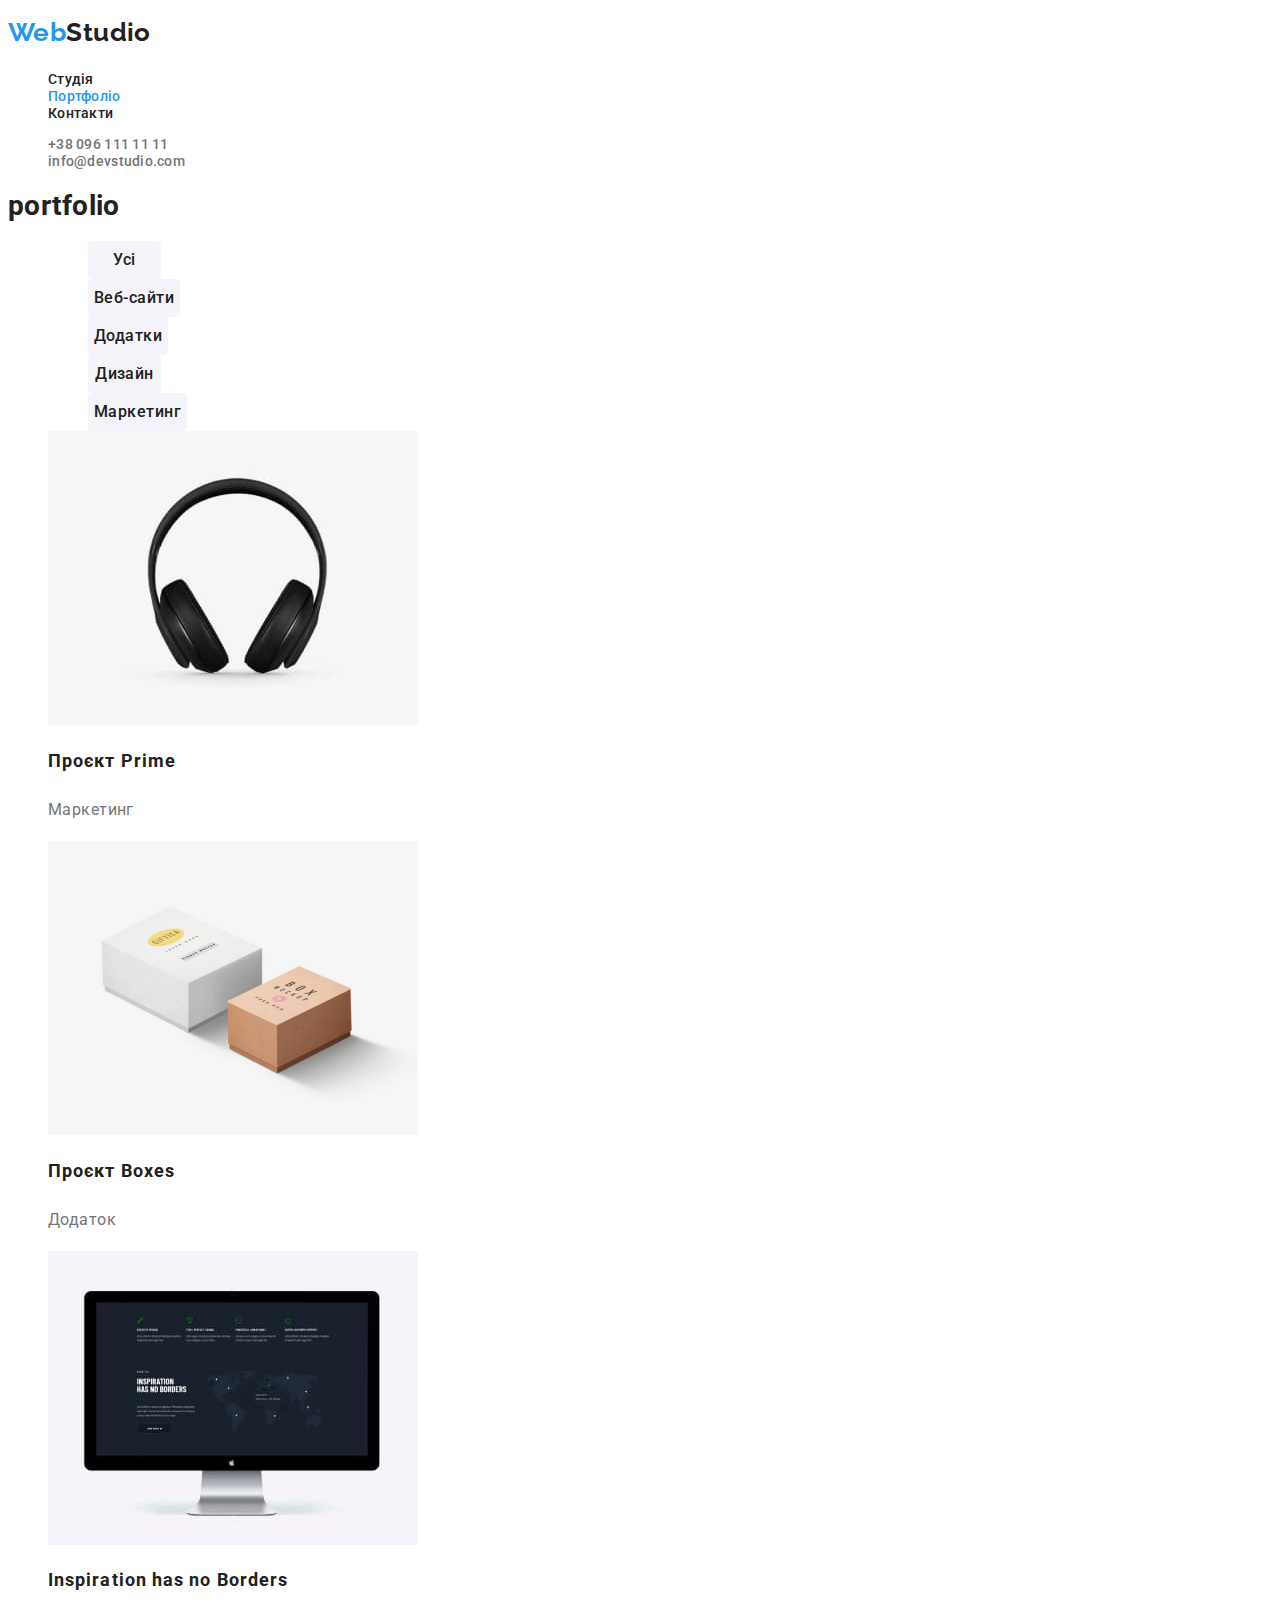
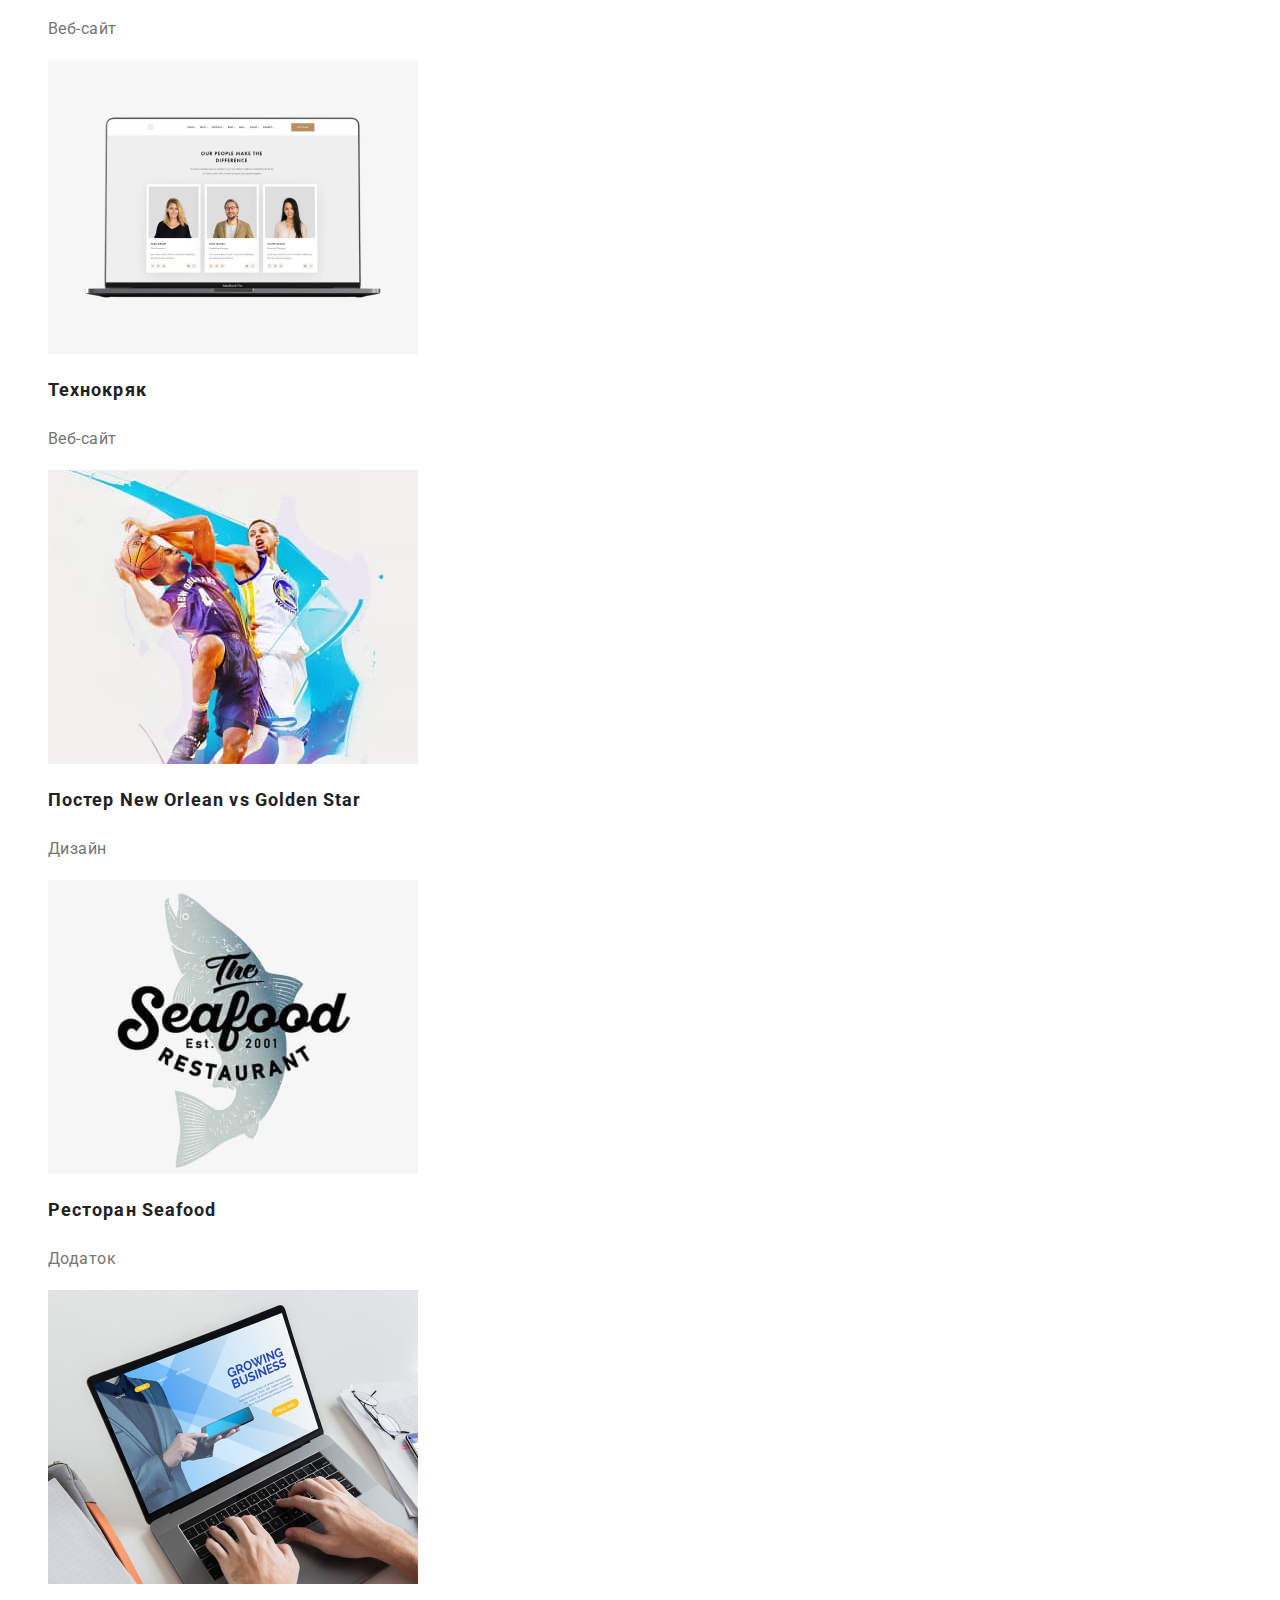
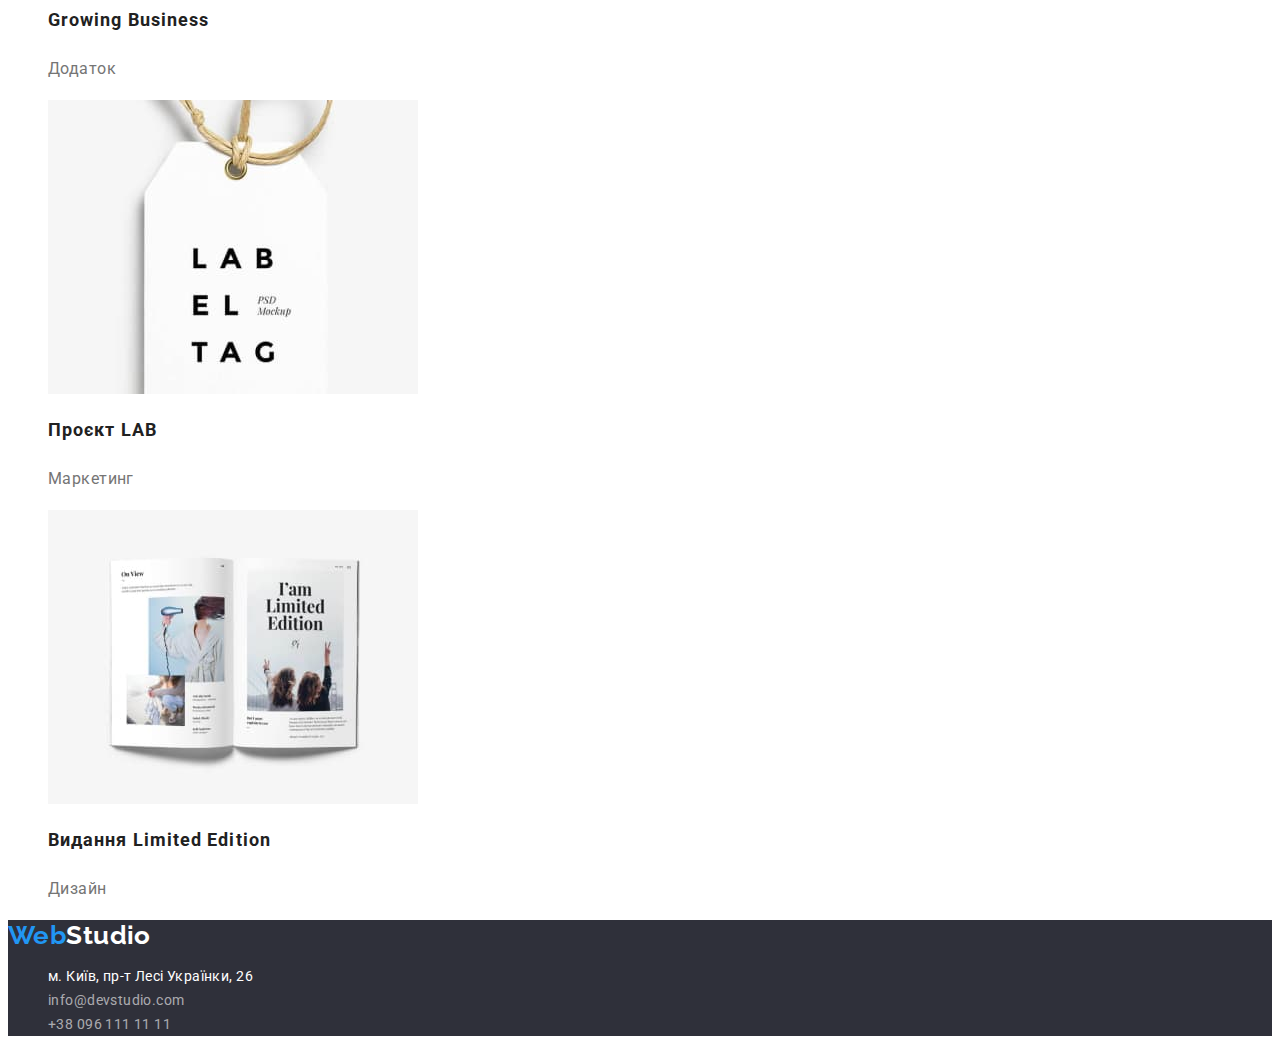
==== portfolio.html @ c96b4e4b "Initial commit" ====
<!DOCTYPE html>
<html lang="en">
  <head>
    <meta charset="UTF-8" />
    <meta http-equiv="X-UA-Compatible" content="IE=edge" />
    <link rel="preconnect" href="https://fonts.googleapis.com">
    <link rel="preconnect" href="https://fonts.gstatic.com" crossorigin>
    <link href="https://fonts.googleapis.com/css2?family=Raleway:wght@700&family=Roboto:wght@400;500;700;900&display=swap" rel="stylesheet">
    <link rel="stylesheet" href="styles/style.css">
    <title>Document</title>
  </head>
  <body>
    <header>
      <div class="header-top">
          <a class="header-logo" href="./index.html"><span class="blue-txt">Web</span>Studio</a>
          <nav>
              <ul class="header-menu">
                  <li><a class="header-link" href="./index.html">Студія</a></li>
                  <li><a class="header-link current" href="./portfolio.html">Портфоліо</a></li>
                  <li><a class="header-link" href="">Контакти</a></li>
              </ul>
          </nav>
          <ul class="header-contact-info">
              <li><a class="contact-link" href="tel:+380961111111">+38 096 111 11 11</a></li>
              <li><a class="contact-link" href="mailto:info@devstudio.com">info@devstudio.com</a></li>
          </ul>
      </div>
  </header>

    <main>
      <h1 class="portfolio-title">portfolio</h1>
        
      <section class="goods">
        <ul class="goods-list">

          <ul class="button-panel">
            <li class="btn-item"><button class="btn" type="button">Усі</button></li>
            <li class="btn-item"><button class="btn" type="button">Веб-сайти</button></li>
            <li class="btn-item"><button class="btn" type="button">Додатки</button></li>
            <li class="btn-item"><button class="btn" type="button">Дизайн</button></li>
            <li class="btn-item"><button class="btn" type="button">Маркетинг</button></li>
          </ul>

          <li class="goods-list-item">
            <img src="img/imgheadphones.jpg" alt="Маркетинг" class="goods-picture" />

            
              <h2 class="good-title">Проєкт Prime</h2>
              <p class="good-text">Маркетинг</p>
            
          </li>

          <li class="goods-list-item">
            <img src="img/imgboxes.jpg" alt="Додаток" class="goods-picture" />

              <h2 class="good-title">Проєкт Boxes</h2>
              <p class="good-text">Додаток</p>
          </li>

          <li class="goods-list-item">
            <img src="img/imginsp.jpg" alt="Веб-сай" class="goods-picture" />

              <h2 class="good-title">Inspiration has no Borders</h2>
              <p class="good-text">Веб-сайт</p>
          </li>

          <li class="goods-list-item">
            <img src="img/imgtec-crya.jpg" alt="Технокряк" class="goods-picture" />

             <h2 class="good-title">Технокряк</h2>
              <p class="good-text">Веб-сайт</p>
          </li>

          <li class="goods-list-item">
            <img src="img/imgposter.jpg" alt="Постер" class="goods-picture" />

              <h2 class="good-title">Постер New Orlean vs Golden Star</h2>
              <p class="good-text">Дизайн</p>
          </li>

          <li class="goods-list-item">
            <img src="img/imgsea.jpg" alt="Ресторан" class="goods-picture" />

              <h2 class="good-title">Ресторан Seafood</h2>
              <p class="good-text">Додаток</p>
          </li>

          <li class="goods-list-item">
            <img src="img/imgbuisnes.jpg" alt="Додаток" class="goods-picture" />

              <h2 class="good-title">Growing Business</h2>
              <p class="good-text">Додаток</p>
          </li>

          <li class="goods-list-item">
            <img src="img/imglab.jpg" alt="Маркетинг" class="goods-picture" />

              <h2 class="good-title">Проєкт LAB</h2>
              <p class="good-text">Маркетинг</p>
          </li>

          <li class="goods-list-item">
            <img src="img/imgle.jpg" alt="" class="goods-picture" />

              <h2 class="good-title">Видання Limited Edition</h2>
              <p class="good-text">Дизайн</p>
          </li>

        </ul>
      </section>
    </main>

    <footer>
        <a class="footer-logo" href="./index.html"><span class="blue-txt">Web</span>Studio</a>
        <address>
            <ul class="contacts">
                <li><a href="https://goo.gl/maps/MCXRP4PtPJVevDJ69" rel="n" class="adress-item">м. Київ, пр-т Лесі Українки, 26</a></li>                
                <li><a class="contact-item" href="mailto:info@devstudio.com">info@devstudio.com</a></li>
                <li><a class="contact-item" href="tel:+380961111111">+38 096 111 11 11</a></li>
            </ul>
        </address>
    </footer>
  </body>
</html>
---- styles/style.css ----
*{ 
    box-sizing: border-box;
} 
@import url('https://fonts.googleapis.com/css2?family=Raleway:wght@300&family=Roboto:wght@300&display=swap'); 
 
:root{
    --hover-color:#2196F3;
    --main-color: #212121;
    --second-font-color: #FFFFFF;
    --contact-color: #757575;
    --herro-bg: #2F303A;
    --our-team-color:#F5F4FA;
    --contact-footer:#FFFFFF99;
}
 
body { 
    font-family: 'Roboto', sans-serif; 
    color: var(--main-color);
    font-size: 14px;
    letter-spacing: 0.03em;
    background-color: var(--second-font-color);
} 
 
.header-top{ 
    width: 1600px; 
} 
 
.header-menu{ 
    list-style: none; 
    text-decoration: none;    
} 
 
.header-menu li{ 
    text-decoration: none; 
} 


 
.header-link{ 
    text-decoration: none; 
    color: var(--main-color);
    font-weight: 500;
    letter-spacing: 0.02em;
    line-height: 1.14;
} 


.header-link:hover{
    color:var(--hover-color);
}


.header-logo{ 
    text-decoration: none;
    font-family: 'Raleway';
    font-weight: 700;
    font-size: 26px;
    line-height: 1.9;
    color: var(--main-color);
} 

 
.header-contact-info{ 
    list-style: none; 
    text-decoration: none; 
    
} 
 
.header-contact-info li{ 
    text-decoration: none; 
} 
 
.contact-link{ 
    text-decoration: none; 
    color: var(--contact-color);
    font-weight: 500;
    line-height: 1.14;
    letter-spacing: 0.02em;
} 


.contact-link:hover{
    color: var(--hover-color);
}
.contact-link:focus{
    color: var(--hover-color);
}
.current{
    color: var(--hover-color);
}
.header-herro{ 
    background-color: var(--herro-bg);  
    width: 1600px; 
    text-align: center;     
} 

.about-desc{  
    position: absolute;
    width: 1px;
    height: 1px;
    margin: -1px;
    border: 0;
    padding: 0;
    white-space: nowrap; 
    clip-path: insert(100%);
    clip: rect (0 0 0 0); 
    overflow: hidden;
}

 
.herro-text{ 
    color:var(--second-font-color); 
    font-size:44px; 
    text-transform: uppercase;
    letter-spacing: 0.06em;
    line-height: 1.36;
    font-weight: 900;
} 
 
.header-button{ 
    background: var(--hover-color); 
    box-shadow: 0px 4px 4px rgba(0, 0, 0, 0.15); 
    border-radius: 4px; 
    width: 216px; 
    height: 50px; 
    color: var(--second-font-color);; 
    border: 0; 
    cursor: pointer;
    font-family: 'Roboto', sans-serif; 
    font-weight: 700;
    font-size: 16px;
    line-height: 1.875;
    letter-spacing: 0.06em;
}

.about-list-main{
    width: 1170px;
    list-style: none;
}

.about-title{
    font-weight: 700;
    font-size: 14px;
    line-height: 1.14;
    text-transform: uppercase;
}

.about-text{
    font-family: 'Roboto',sans-serif;
    font-weight: 400;
    line-height: 1.7;
    color: var(--contact-color);
}


.gonna-do-title{
    font-weight: 700;
    font-size: 36px;
    line-height: 1.16;
    letter-spacing: 0.03em;
}
.gonna-do-photos{
    list-style: none;
    width: 1170px;
}

.team-card{
    width: 270px;
    height: 368px;
    box-shadow: 0px 1px 3px rgba(0, 0, 0, 0.12), 0px 1px 1px rgba(0, 0, 0, 0.14), 0px 2px 1px rgba(0, 0, 0, 0.2);
    border-radius: 0px 0px 4px 4px;
}

.team-cards
{   list-style: none;
    width: 1170px;
    
}

.our-team{
    background-color: var(--our-team-color);

}
.our-team-desc{
    font-weight: 700;
    font-size: 36px;
    line-height: 1.16;
    text-align: center;
}
.team-card img{
    width: 279px;
    height: 260px;
}

.team-name{
    text-align: center;
    font-size: 16px;
    line-height: 1.18;
    font-weight: 500;
}

.position{
    text-align: center;
    color: var(--contact-color);
    font-size: 16px;
    line-height: 1.18;
    color: var(--contact-color);
}

footer{
    background-color: var(--herro-bg);
}

.footer-logo{
    font-family: 'Raleway';
    font-weight: 700;
    font-size: 26px;
    line-height: 1.19;
    color: var(--second-font-color);
    text-decoration: none;
}

.adress-item{
    color: var(--second-font-color);
    font-size: 14px;
    line-height: 1.7;
    text-decoration: none;
    letter-spacing: 0.03em;
    font-style: normal;
}
.footer-curent:hover{
color: var(--hover-color);
}

.footer-curent:focus{
color: var(--hover-color);
}

.contact-item{
    font-size: 14px;
    color: var(--contact-footer);
    text-decoration: none;
    letter-spacing: 0.03em;
    line-height: 1.7;
    font-weight: 400;
    font-style: normal;
}


.contacts{
    list-style-type: none;
}

.button-panel {
    width: 775px;
    list-style: none; 
}

.btn{
    font-family:'Roboto', serif;
    min-width: 73px;
    height: 38px;
    border-radius: 4px;
    font-weight: 500;
    font-size: 16px;
    line-height: 1.6;
    border: 0;
    cursor: pointer;
    background-color: var(--our-team-color);
    letter-spacing: 0.03em;
    color: var(--main-color);
}

.btn:hover{
    background-color: var(--hover-color);
    color: var(--second-font-color);
}

.btn:focus{
    background-color: var(--hover-color);
    color: var(--second-font-color);
}

.goods-list{
    list-style: none;
    width: 1170px;
}
.dedcription{
    list-style: none;
}

.good-title{ 
    font-weight: 700;
    font-size: 18px;
    line-height: 2;
    letter-spacing: 0.06em;
}

.good-text{
    font-size: 16px;
    line-height: 1.875;
    color: var(--contact-color);
}

.goods-picture{
    width: 370px;
    height: 294px;
}

.blue-txt{
    font-weight: 700;
    font-size: 26px;
    line-height: 1.19;
    color: var(--hover-color);
    font-family: 'Raleway';
}
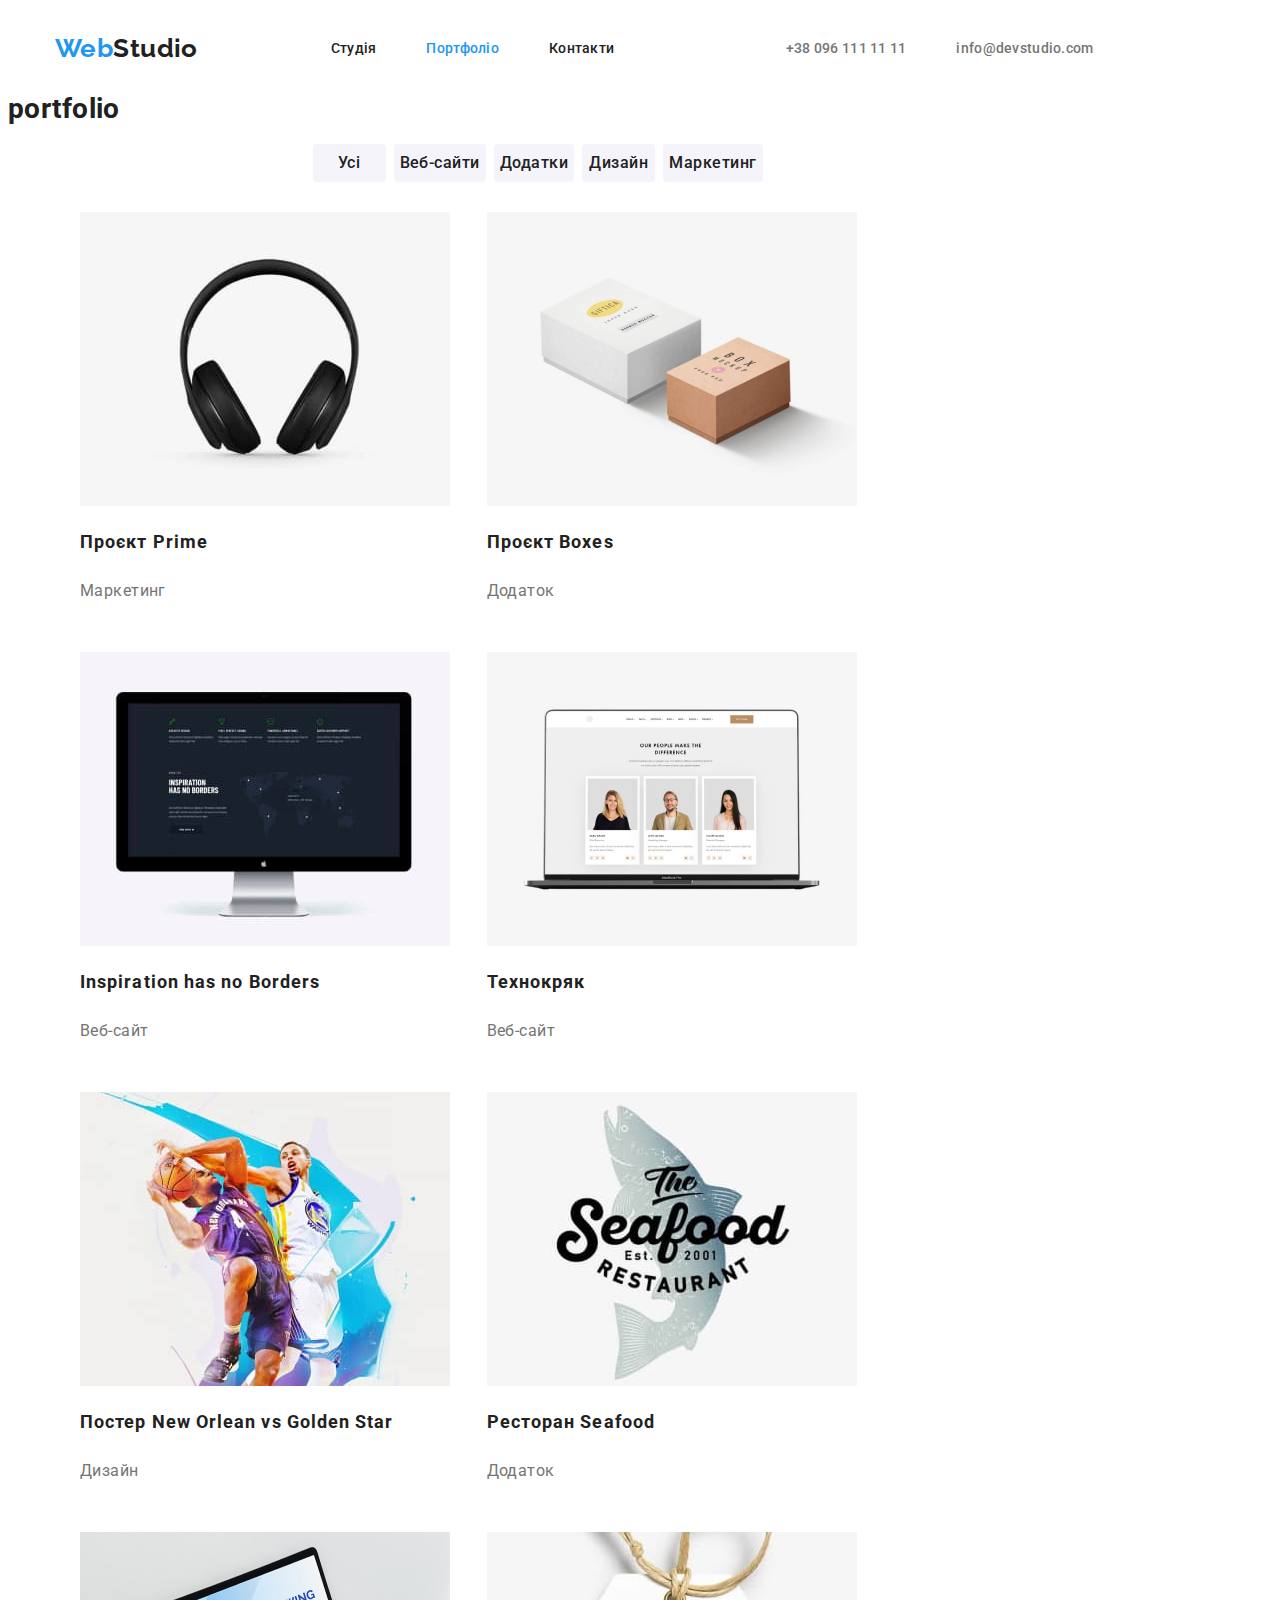
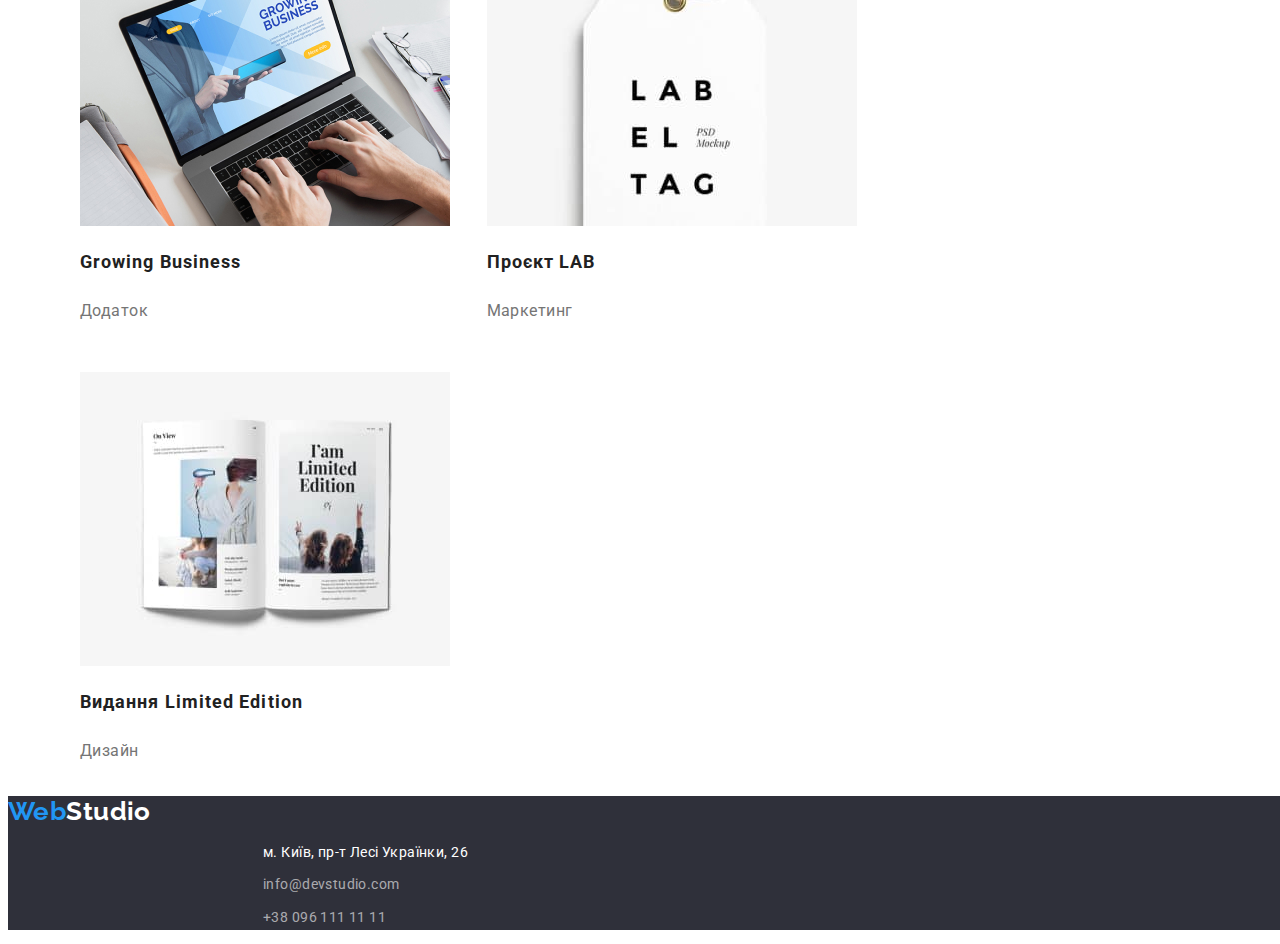
==== commit 64e016b6: "main part done" ====
--- a/portfolio.html
+++ b/portfolio.html
@@ -111,14 +111,16 @@
     </main>
 
     <footer>
-        <a class="footer-logo" href="./index.html"><span class="blue-txt">Web</span>Studio</a>
+      <div class="adress-container"><a class="footer-logo" href="./index.html"><span class="blue-txt">Web</span>Studio</a>
         <address>
             <ul class="contacts">
-                <li><a href="https://goo.gl/maps/MCXRP4PtPJVevDJ69" rel="n" class="adress-item">м. Київ, пр-т Лесі Українки, 26</a></li>                
-                <li><a class="contact-item" href="mailto:info@devstudio.com">info@devstudio.com</a></li>
-                <li><a class="contact-item" href="tel:+380961111111">+38 096 111 11 11</a></li>
+                <li class="contact-item-list logo-i"><a href="https://goo.gl/maps/MCXRP4PtPJVevDJ69" rel="n" class="adress-item">м. Київ, пр-т Лесі Українки, 26</a></li>                
+                <li class="contact-item-list"><a class="contact-item" href="mailto:info@devstudio.com">info@devstudio.com</a></li>
+                <li class="contact-item-list"><a class="contact-item" href="tel:+380961111111">+38 096 111 11 11</a></li>
             </ul>
         </address>
+      </div>
+        
     </footer>
   </body>
 </html>
--- a/styles/style.css
+++ b/styles/style.css
@@ -1,8 +1,10 @@
-*{ 
-    box-sizing: border-box;
-} 
-@import url('https://fonts.googleapis.com/css2?family=Raleway:wght@300&family=Roboto:wght@300&display=swap'); 
- 
+*,
+*::before,
+*::after {
+  box-sizing: border-box;
+}
+
+
 :root{
     --hover-color:#2196F3;
     --main-color: #212121;
@@ -22,19 +24,20 @@
 } 
  
 .header-top{ 
-    width: 1600px; 
+    width: 1170px; 
+    display: flex;
+    margin: 24px auto 13px;
+    align-items: center;
 } 
  
 .header-menu{ 
     list-style: none; 
-    text-decoration: none;    
-} 
- 
-.header-menu li{ 
-    text-decoration: none; 
-} 
-
-
+    display: flex;
+} 
+ 
+.header-menu li:not(:last-child){ 
+    margin-right: 50px;
+} 
  
 .header-link{ 
     text-decoration: none; 
@@ -57,17 +60,21 @@
     font-size: 26px;
     line-height: 1.9;
     color: var(--main-color);
+    margin-right: 93px;
 } 
 
  
 .header-contact-info{ 
     list-style: none; 
     text-decoration: none; 
+    display: flex;
+    margin: auto;
+} 
+ 
+.header-contact-info li:first-child{ 
+    text-decoration: none; 
+    margin-right: 50px;
     
-} 
- 
-.header-contact-info li{ 
-    text-decoration: none; 
 } 
  
 .contact-link{ 
@@ -90,10 +97,22 @@
 }
 .header-herro{ 
     background-color: var(--herro-bg);  
-    width: 1600px; 
-    text-align: center;     
-} 
-
+    width: 1600px;
+    /* height: 600px;  */
+    text-align: center;  
+    margin: 0 auto; 
+    display: flex; 
+    flex-direction: column; 
+    justify-content: center; 
+    align-items: center; 
+    text-align: center;
+    padding: 250px 452px;
+     
+} 
+
+.text-container{
+    width: 696px;
+}
 .about-desc{  
     position: absolute;
     width: 1px;
@@ -121,8 +140,7 @@
     background: var(--hover-color); 
     box-shadow: 0px 4px 4px rgba(0, 0, 0, 0.15); 
     border-radius: 4px; 
-    width: 216px; 
-    height: 50px; 
+    padding: 10px 32px;
     color: var(--second-font-color);; 
     border: 0; 
     cursor: pointer;
@@ -133,9 +151,20 @@
     letter-spacing: 0.06em;
 }
 
+
+
 .about-list-main{
-    width: 1170px;
+    width: 1200px;
     list-style: none;
+    display: flex;
+    margin: 94px auto;
+}
+.about-list{
+    width: 270px;
+}
+
+.about-list:not(:last-child){
+    margin-right: 30px;
 }
 
 .about-title{
@@ -151,6 +180,10 @@
     line-height: 1.7;
     color: var(--contact-color);
 }
+.gonna-do{
+    width: 1200px;
+    margin: 0 auto;
+}
 
 
 .gonna-do-title{
@@ -158,10 +191,16 @@
     font-size: 36px;
     line-height: 1.16;
     letter-spacing: 0.03em;
+    text-align: center;
+    margin-bottom: 50px;
 }
 .gonna-do-photos{
     list-style: none;
-    width: 1170px;
+    display: flex;
+}
+
+.gonna-do-photo:not(:last-child){
+    margin-right: 30px;
 }
 
 .team-card{
@@ -173,12 +212,18 @@
 
 .team-cards
 {   list-style: none;
-    width: 1170px;
-    
+    display: flex;    
+}
+.team-card:not(:last-child){
+    margin-right: 30px;
 }
 
 .our-team{
     background-color: var(--our-team-color);
+    padding: 94px 215px;
+    width: 1600px;
+    margin: 0 auto;
+    
 
 }
 .our-team-desc{
@@ -186,6 +231,7 @@
     font-size: 36px;
     line-height: 1.16;
     text-align: center;
+    margin-bottom: 50px;
 }
 .team-card img{
     width: 279px;
@@ -209,7 +255,10 @@
 
 footer{
     background-color: var(--herro-bg);
-}
+    width: 1600px;
+    margin: 0 auto;
+}
+
 
 .footer-logo{
     font-family: 'Raleway';
@@ -248,12 +297,25 @@
 
 
 .contacts{
+    width: 250px;
     list-style-type: none;
+    margin-left: 215px;
+}
+.logo-i{
+    margin-bottom: 20px;
+}
+.contact-item-list{
+    margin-bottom: 9px;
 }
 
 .button-panel {
     width: 775px;
     list-style: none; 
+    display: flex;
+    margin: 0 auto;
+}
+.btn-item:not(:last-child){
+    margin-right: 8px;
 }
 
 .btn{
@@ -281,9 +343,20 @@
     color: var(--second-font-color);
 }
 
+.goods{
+    max-width: 1200px;
+    margin: 0 auto;
+}
+
 .goods-list{
     list-style: none;
-    width: 1170px;
+    display: flex;
+    flex-wrap: wrap;
+    gap:30px;
+}
+
+.goods-list-item{
+    flex-basis:calc((100% - 30px) / 3);
 }
 .dedcription{
     list-style: none;
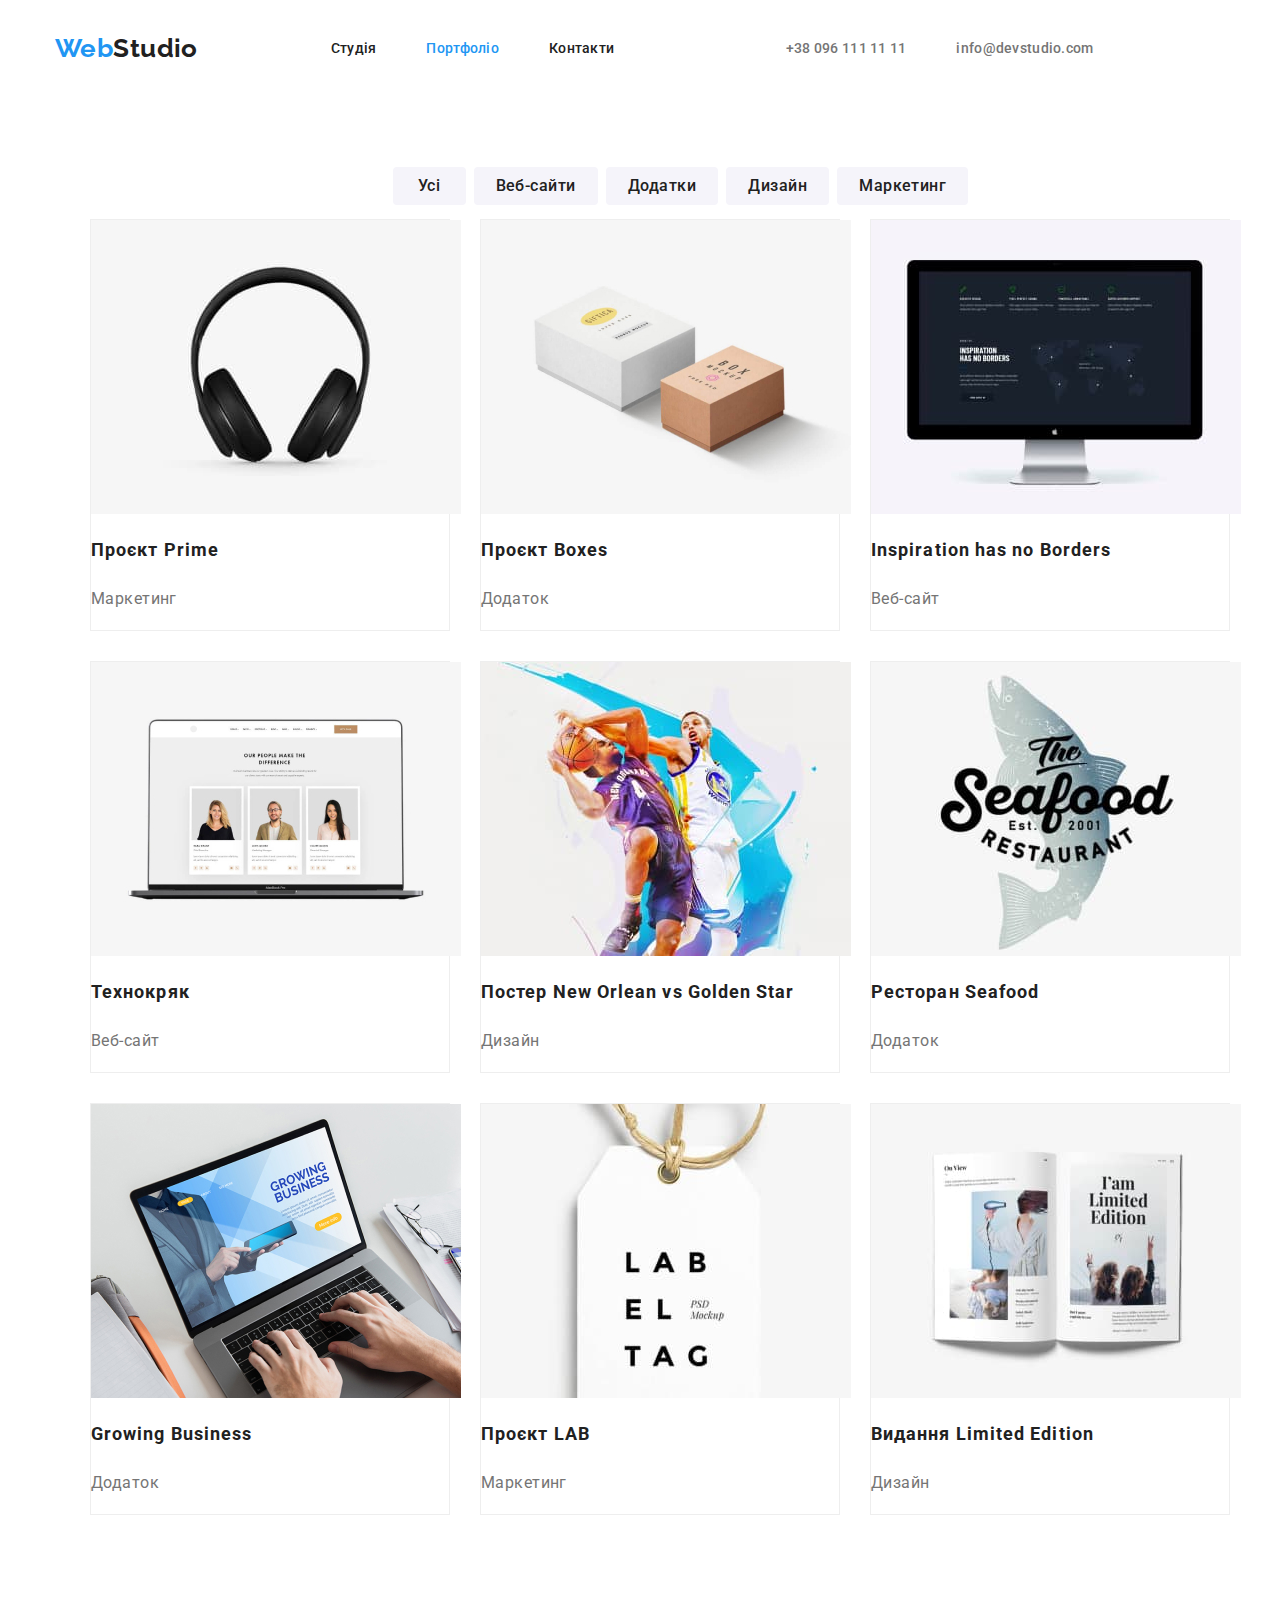
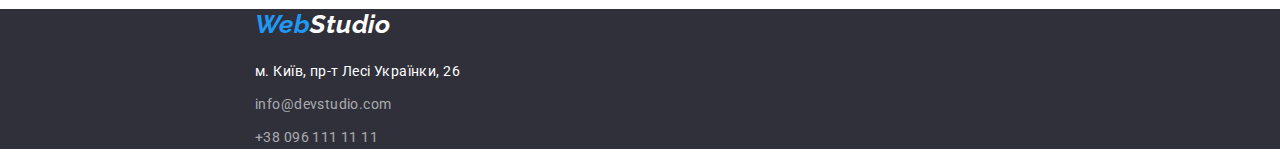
==== commit c4919f7b: "ret" ====
--- a/portfolio.html
+++ b/portfolio.html
@@ -6,6 +6,7 @@
     <link rel="preconnect" href="https://fonts.googleapis.com">
     <link rel="preconnect" href="https://fonts.gstatic.com" crossorigin>
     <link href="https://fonts.googleapis.com/css2?family=Raleway:wght@700&family=Roboto:wght@400;500;700;900&display=swap" rel="stylesheet">
+    <link rel="stylesheet" href="node_modules/modern-normalize/modern-normalize.css">
     <link rel="stylesheet" href="styles/style.css">
     <title>Document</title>
   </head>
@@ -31,7 +32,7 @@
       <h1 class="portfolio-title">portfolio</h1>
         
       <section class="goods">
-        <ul class="goods-list">
+        
 
           <ul class="button-panel">
             <li class="btn-item"><button class="btn" type="button">Усі</button></li>
@@ -40,7 +41,8 @@
             <li class="btn-item"><button class="btn" type="button">Дизайн</button></li>
             <li class="btn-item"><button class="btn" type="button">Маркетинг</button></li>
           </ul>
-
+          
+          <ul class="goods-list">
           <li class="goods-list-item">
             <img src="img/imgheadphones.jpg" alt="Маркетинг" class="goods-picture" />
 
@@ -111,16 +113,14 @@
     </main>
 
     <footer>
-      <div class="adress-container"><a class="footer-logo" href="./index.html"><span class="blue-txt">Web</span>Studio</a>
-        <address>
-            <ul class="contacts">
-                <li class="contact-item-list logo-i"><a href="https://goo.gl/maps/MCXRP4PtPJVevDJ69" rel="n" class="adress-item">м. Київ, пр-т Лесі Українки, 26</a></li>                
-                <li class="contact-item-list"><a class="contact-item" href="mailto:info@devstudio.com">info@devstudio.com</a></li>
-                <li class="contact-item-list"><a class="contact-item" href="tel:+380961111111">+38 096 111 11 11</a></li>
-            </ul>
-        </address>
-      </div>
-        
-    </footer>
-  </body>
+      <address>
+          <ul class="contacts">
+              <li class="logo-i"><a class="footer-logo" href="./index.html"><span class="blue-txt">Web</span>Studio</a></li>
+              <li class="contact-item-list"><a href="https://goo.gl/maps/MCXRP4PtPJVevDJ69" rel="n" class="adress-item footer-curent">м. Київ, пр-т Лесі Українки, 26</a></li>                
+              <li class="contact-item-list"><a class="contact-item footer-curent" href="mailto:info@devstudio.com">info@devstudio.com</a></li>
+              <li class="contact-item-list"><a class="contact-item footer-curent" href="tel:+380961111111">+38 096 111 11 11</a></li>
+          </ul>
+      </address>
+  </footer>
+</body>
 </html>
--- a/styles/style.css
+++ b/styles/style.css
@@ -3,6 +3,8 @@
 *::after {
   box-sizing: border-box;
 }
+
+
 
 
 :root{
@@ -309,7 +311,7 @@
 }
 
 .button-panel {
-    width: 775px;
+    width: 575px;
     list-style: none; 
     display: flex;
     margin: 0 auto;
@@ -320,8 +322,6 @@
 
 .btn{
     font-family:'Roboto', serif;
-    min-width: 73px;
-    height: 38px;
     border-radius: 4px;
     font-weight: 500;
     font-size: 16px;
@@ -331,6 +331,9 @@
     background-color: var(--our-team-color);
     letter-spacing: 0.03em;
     color: var(--main-color);
+    min-width: 73px;
+    padding: 6px 22px;
+    white-space: nowrap;
 }
 
 .btn:hover{
@@ -345,18 +348,23 @@
 
 .goods{
     max-width: 1200px;
-    margin: 0 auto;
+    margin: 94px auto;
 }
 
 .goods-list{
+    width: 1200px;
     list-style: none;
     display: flex;
     flex-wrap: wrap;
     gap:30px;
+    justify-content: center;
 }
 
 .goods-list-item{
-    flex-basis:calc((100% - 30px) / 3);
+   border: 1px solid #EEEEEE;
+    width: 360px;
+  /* ця штука не працює хз чому */
+   /* flex-basis: calc((100%-60px)/3); */
 }
 .dedcription{
     list-style: none;
@@ -386,4 +394,17 @@
     line-height: 1.19;
     color: var(--hover-color);
     font-family: 'Raleway';
+}
+
+.portfolio-title{
+    position: absolute;
+    width: 1px;
+    height: 1px;
+    margin: -1px;
+    border: 0;
+    padding: 0;
+    white-space: nowrap; 
+    clip-path: insert(100%);
+    clip: rect (0 0 0 0); 
+    overflow: hidden;
 }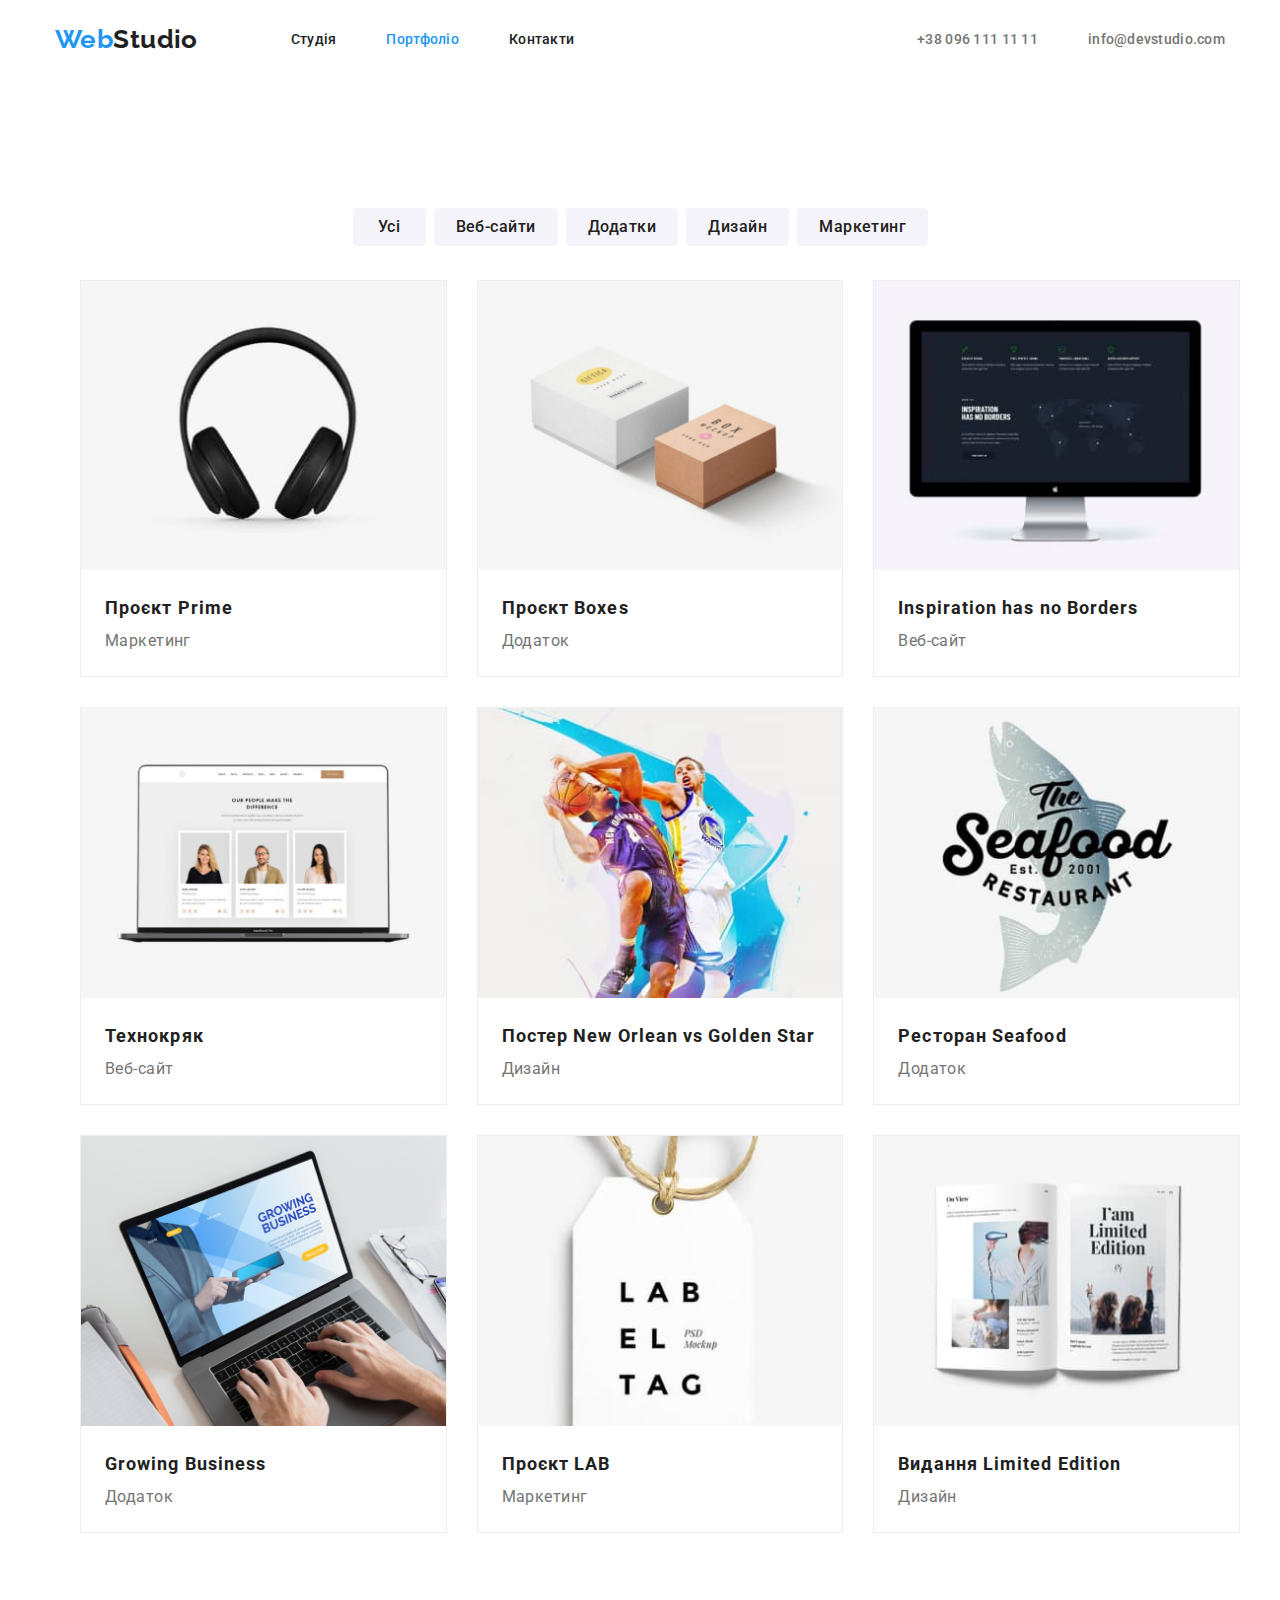
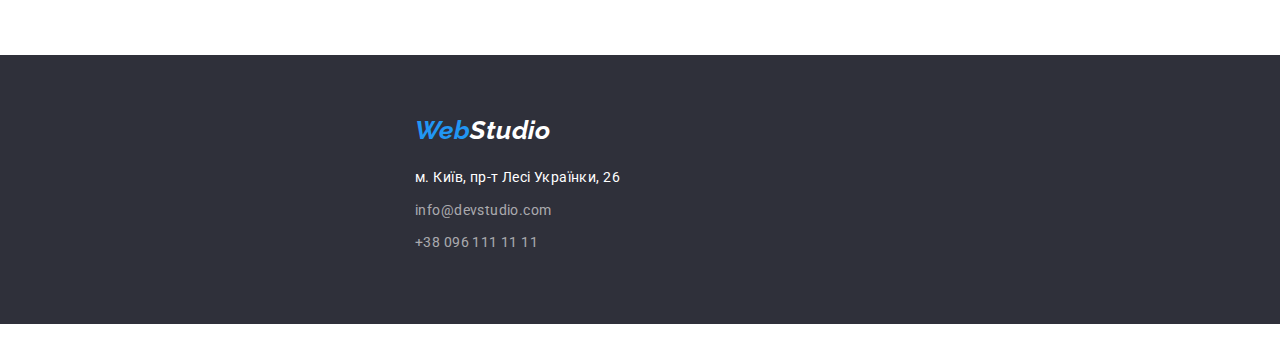
==== commit db9591d5: "redone1" ====
--- a/portfolio.html
+++ b/portfolio.html
@@ -3,37 +3,45 @@
   <head>
     <meta charset="UTF-8" />
     <meta http-equiv="X-UA-Compatible" content="IE=edge" />
-    <link rel="preconnect" href="https://fonts.googleapis.com">
-    <link rel="preconnect" href="https://fonts.gstatic.com" crossorigin>
-    <link href="https://fonts.googleapis.com/css2?family=Raleway:wght@700&family=Roboto:wght@400;500;700;900&display=swap" rel="stylesheet">
-    <link rel="stylesheet" href="node_modules/modern-normalize/modern-normalize.css">
-    <link rel="stylesheet" href="styles/style.css">
-    <title>Document</title>
+    <meta name="viewport" content="width=device-width, initial-scale=1.0" />
+    <link rel="preconnect" href="https://fonts.googleapis.com" />
+    <link rel="preconnect" href="https://fonts.gstatic.com" crossorigin />
+    <link
+      href="https://fonts.googleapis.com/css2?family=Raleway:wght@700&family=Roboto:wght@400;500;700;900&display=swap"
+      rel="stylesheet"
+    />
+    <link
+      rel="stylesheet"
+      href="https://cdnjs.cloudflare.com/ajax/libs/modern-normalize/1.1.0/modern-normalize.min.css"
+    />
+    <link rel="stylesheet" href="styles/style.css" />
+    <title>Portfolio</title>
   </head>
+  
   <body>
     <header>
-      <div class="header-top">
-          <a class="header-logo" href="./index.html"><span class="blue-txt">Web</span>Studio</a>
-          <nav>
-              <ul class="header-menu">
-                  <li><a class="header-link" href="./index.html">Студія</a></li>
-                  <li><a class="header-link current" href="./portfolio.html">Портфоліо</a></li>
-                  <li><a class="header-link" href="">Контакти</a></li>
-              </ul>
-          </nav>
-          <ul class="header-contact-info">
-              <li><a class="contact-link" href="tel:+380961111111">+38 096 111 11 11</a></li>
-              <li><a class="contact-link" href="mailto:info@devstudio.com">info@devstudio.com</a></li>
+      <div class="header-container">
+        <a class="header-logo" href="./index.html"><span class="blue-txt">Web</span>Studio</a>
+        <nav>
+          <ul class="header-menu list">
+            <li><a class="header-link" href="./index.html">Студія</a></li>
+            <li><a class="header-link current" href="./portfolio.html">Портфоліо</a></li>
+            <li><a class="header-link" href="">Контакти</a></li>
           </ul>
+        </nav>
+        <ul class="header-contact-info list">
+          <li><a class="contact-link" href="tel:+380961111111">+38 096 111 11 11</a></li>
+          <li><a class="contact-link" href="mailto:info@devstudio.com">info@devstudio.com</a></li>
+        </ul>
       </div>
-  </header>
+    </header>
 
     <main>
       <h1 class="portfolio-title">portfolio</h1>
-        
-      <section class="goods">
-        
 
+      <section class="goods section">
+        <div class="goods-container">
+          <div class="btn-container">
           <ul class="button-panel">
             <li class="btn-item"><button class="btn" type="button">Усі</button></li>
             <li class="btn-item"><button class="btn" type="button">Веб-сайти</button></li>
@@ -41,86 +49,101 @@
             <li class="btn-item"><button class="btn" type="button">Дизайн</button></li>
             <li class="btn-item"><button class="btn" type="button">Маркетинг</button></li>
           </ul>
-          
+          </div>
           <ul class="goods-list">
-          <li class="goods-list-item">
-            <img src="img/imgheadphones.jpg" alt="Маркетинг" class="goods-picture" />
+            <li class="goods-list-item">
+              <img src="img/imgheadphones.jpg" alt="Маркетинг" class="goods-picture" />
+              <div class="goods-text-container">
+              <h2 class="good-title">Проєкт Prime</h2>
+              <p class="good-text">Маркетинг</p></div>
+            </li>
+              
+            <li class="goods-list-item">
+              <img src="img/imgboxes.jpg" alt="Додаток" class="goods-picture" />
+              <div class="goods-text-container">
+              <h2 class="good-title">Проєкт Boxes</h2>
+              <p class="good-text">Додаток</p></div>
+            </li>
 
-            
-              <h2 class="good-title">Проєкт Prime</h2>
-              <p class="good-text">Маркетинг</p>
-            
-          </li>
+            <li class="goods-list-item">
+              <img src="img/imginsp.jpg" alt="Веб-сай" class="goods-picture" />
+              <div class="goods-text-container">
+              <h2 class="good-title">Inspiration has no Borders</h2>
+              <p class="good-text">Веб-сайт</p></div>
+            </li>
 
-          <li class="goods-list-item">
-            <img src="img/imgboxes.jpg" alt="Додаток" class="goods-picture" />
+            <li class="goods-list-item">
+              <img src="img/imgtec-crya.jpg" alt="Технокряк" class="goods-picture" />
+              <div class="goods-text-container">
+              <h2 class="good-title">Технокряк</h2>
+              <p class="good-text">Веб-сайт</p></div>
+            </li>
 
-              <h2 class="good-title">Проєкт Boxes</h2>
-              <p class="good-text">Додаток</p>
-          </li>
+            <li class="goods-list-item">
+              <img src="img/imgposter.jpg" alt="Постер" class="goods-picture" />
+              <div class="goods-text-container">
+              <h2 class="good-title">Постер New Orlean vs Golden Star</h2>
+              <p class="good-text">Дизайн</p></div>
+            </li>
 
-          <li class="goods-list-item">
-            <img src="img/imginsp.jpg" alt="Веб-сай" class="goods-picture" />
+            <li class="goods-list-item">
+              <img src="img/imgsea.jpg" alt="Ресторан" class="goods-picture" />
+              <div class="goods-text-container">
+              <h2 class="good-title">Ресторан Seafood</h2>
+              <p class="good-text">Додаток</p></div>
+            </li>
 
-              <h2 class="good-title">Inspiration has no Borders</h2>
-              <p class="good-text">Веб-сайт</p>
-          </li>
+            <li class="goods-list-item">
+              <img src="img/imgbuisnes.jpg" alt="Додаток" class="goods-picture" />
+              <div class="goods-text-container">
+              <h2 class="good-title">Growing Business</h2>
+              <p class="good-text">Додаток</p></div>
+            </li>
 
-          <li class="goods-list-item">
-            <img src="img/imgtec-crya.jpg" alt="Технокряк" class="goods-picture" />
+            <li class="goods-list-item">
+              <img src="img/imglab.jpg" alt="Маркетинг" class="goods-picture" />
+              <div class="goods-text-container">
+              <h2 class="good-title">Проєкт LAB</h2>
+              <p class="good-text">Маркетинг</p></div>
+            </li>
 
-             <h2 class="good-title">Технокряк</h2>
-              <p class="good-text">Веб-сайт</p>
-          </li>
-
-          <li class="goods-list-item">
-            <img src="img/imgposter.jpg" alt="Постер" class="goods-picture" />
-
-              <h2 class="good-title">Постер New Orlean vs Golden Star</h2>
-              <p class="good-text">Дизайн</p>
-          </li>
-
-          <li class="goods-list-item">
-            <img src="img/imgsea.jpg" alt="Ресторан" class="goods-picture" />
-
-              <h2 class="good-title">Ресторан Seafood</h2>
-              <p class="good-text">Додаток</p>
-          </li>
-
-          <li class="goods-list-item">
-            <img src="img/imgbuisnes.jpg" alt="Додаток" class="goods-picture" />
-
-              <h2 class="good-title">Growing Business</h2>
-              <p class="good-text">Додаток</p>
-          </li>
-
-          <li class="goods-list-item">
-            <img src="img/imglab.jpg" alt="Маркетинг" class="goods-picture" />
-
-              <h2 class="good-title">Проєкт LAB</h2>
-              <p class="good-text">Маркетинг</p>
-          </li>
-
-          <li class="goods-list-item">
-            <img src="img/imgle.jpg" alt="" class="goods-picture" />
-
+            <li class="goods-list-item">
+              <img src="img/imgle.jpg" alt="" class="goods-picture" />
+              <div class="goods-text-container">
               <h2 class="good-title">Видання Limited Edition</h2>
-              <p class="good-text">Дизайн</p>
-          </li>
-
-        </ul>
+              <p class="good-text">Дизайн</p></div>
+            </li>
+          </ul>
+        </div>
       </section>
     </main>
 
     <footer>
       <address>
-          <ul class="contacts">
-              <li class="logo-i"><a class="footer-logo" href="./index.html"><span class="blue-txt">Web</span>Studio</a></li>
-              <li class="contact-item-list"><a href="https://goo.gl/maps/MCXRP4PtPJVevDJ69" rel="n" class="adress-item footer-curent">м. Київ, пр-т Лесі Українки, 26</a></li>                
-              <li class="contact-item-list"><a class="contact-item footer-curent" href="mailto:info@devstudio.com">info@devstudio.com</a></li>
-              <li class="contact-item-list"><a class="contact-item footer-curent" href="tel:+380961111111">+38 096 111 11 11</a></li>
-          </ul>
+        <div class="contacts-container">
+        <ul class="contacts">
+          <li class="logo-i">
+            <a class="footer-logo" href="./index.html"><span class="blue-txt">Web</span>Studio</a>
+          </li>
+          <li class="contact-item-list">
+            <a
+              href="https://goo.gl/maps/MCXRP4PtPJVevDJ69"
+              rel="n"
+              class="adress-item footer-curent"
+              >м. Київ, пр-т Лесі Українки, 26</a
+            >
+          </li>
+          <li class="contact-item-list">
+            <a class="contact-item footer-curent" href="mailto:info@devstudio.com"
+              >info@devstudio.com</a
+            >
+          </li>
+          <li class="contact-item-list">
+            <a class="contact-item footer-curent" href="tel:+380961111111">+38 096 111 11 11</a>
+          </li>
+        </ul>
+      </div>
       </address>
-  </footer>
-</body>
+    </footer>
+  </body>
 </html>
--- a/styles/style.css
+++ b/styles/style.css
@@ -3,9 +3,6 @@
 *::after {
   box-sizing: border-box;
 }
-
-
-
 
 :root{
     --hover-color:#2196F3;
@@ -24,13 +21,49 @@
     letter-spacing: 0.03em;
     background-color: var(--second-font-color);
 } 
- 
-.header-top{ 
-    width: 1170px; 
-    display: flex;
-    margin: 24px auto 13px;
+
+
+
+h1,h2,h3,h4,h5,h6,p{
+    margin: 0;
+}
+
+img{
+    display: block;
+    max-width: 100%;
+    height: auto;
+}
+
+button{
+    border: none;
+    cursor: pointer;
+    display: block;
+    border-radius: 4px;
+}
+
+.section{
+    padding-top: 94px;
+    padding-bottom: 94px;
+}
+
+
+.list{
+    list-style: none;
+    padding: 0;
+    margin: 0;
+}
+ .link{
+    text-decoration: none;
+ }
+
+ .header-container{
+    width: 1200px;
+    margin: 0 auto;
+    padding: 0 15px;
+    display: flex;
     align-items: center;
-} 
+}
+
  
 .header-menu{ 
     list-style: none; 
@@ -47,6 +80,8 @@
     font-weight: 500;
     letter-spacing: 0.02em;
     line-height: 1.14;
+    padding: 32px 0;
+    display: block;
 } 
 
 
@@ -70,7 +105,7 @@
     list-style: none; 
     text-decoration: none; 
     display: flex;
-    margin: auto;
+    margin-left: auto;
 } 
  
 .header-contact-info li:first-child{ 
@@ -85,6 +120,8 @@
     font-weight: 500;
     line-height: 1.14;
     letter-spacing: 0.02em;
+    padding: 32px 0;
+    display: block;
 } 
 
 
@@ -97,24 +134,25 @@
 .current{
     color: var(--hover-color);
 }
+
+
+
 .header-herro{ 
     background-color: var(--herro-bg);  
-    width: 1600px;
-    /* height: 600px;  */
-    text-align: center;  
-    margin: 0 auto; 
-    display: flex; 
-    flex-direction: column; 
-    justify-content: center; 
-    align-items: center; 
+    /* width: 1600px;  */
+    /* height: 600px;   */
+    padding: 200px 0;
     text-align: center;
-    padding: 250px 452px;
      
 } 
 
-.text-container{
-    width: 696px;
-}
+.herro-container{
+    width: 1200px;
+    margin: 0 auto;
+    padding: 0 15px;
+}
+
+
 .about-desc{  
     position: absolute;
     width: 1px;
@@ -136,6 +174,9 @@
     letter-spacing: 0.06em;
     line-height: 1.36;
     font-weight: 900;
+    width: 696px;
+    margin: 0 auto;
+    margin-bottom: 30px;
 } 
  
 .header-button{ 
@@ -151,15 +192,18 @@
     font-size: 16px;
     line-height: 1.875;
     letter-spacing: 0.06em;
-}
-
-
+    margin: 0 auto;
+}
+
+.about-container{
+    width: 1200px;
+    display: flex;
+    margin: 0 auto;
+}
 
 .about-list-main{
-    width: 1200px;
+    display: flex;
     list-style: none;
-    display: flex;
-    margin: 94px auto;
 }
 .about-list{
     width: 270px;
@@ -174,6 +218,7 @@
     font-size: 14px;
     line-height: 1.14;
     text-transform: uppercase;
+    margin-bottom: 10px;
 }
 
 .about-text{
@@ -182,7 +227,9 @@
     line-height: 1.7;
     color: var(--contact-color);
 }
-.gonna-do{
+
+
+.gonna-do-container{
     width: 1200px;
     margin: 0 auto;
 }
@@ -216,18 +263,20 @@
 {   list-style: none;
     display: flex;    
 }
+
 .team-card:not(:last-child){
     margin-right: 30px;
 }
 
+.our-team-container{
+    width: 1200px;
+    margin: 0 auto;
+}
+
 .our-team{
     background-color: var(--our-team-color);
-    padding: 94px 215px;
-    width: 1600px;
-    margin: 0 auto;
-    
-
-}
+}
+
 .our-team-desc{
     font-weight: 700;
     font-size: 36px;
@@ -235,6 +284,7 @@
     text-align: center;
     margin-bottom: 50px;
 }
+
 .team-card img{
     width: 279px;
     height: 260px;
@@ -245,6 +295,7 @@
     font-size: 16px;
     line-height: 1.18;
     font-weight: 500;
+    padding: 10px 0;
 }
 
 .position{
@@ -253,11 +304,17 @@
     font-size: 16px;
     line-height: 1.18;
     color: var(--contact-color);
+    
 }
 
 footer{
     background-color: var(--herro-bg);
     width: 1600px;
+    margin: 0 auto;
+}
+
+.contacts-container{
+    width: 1200px;
     margin: 0 auto;
 }
 
@@ -299,9 +356,9 @@
 
 
 .contacts{
-    width: 250px;
+    padding: 60px 0 60px 215px;
     list-style-type: none;
-    margin-left: 215px;
+   
 }
 .logo-i{
     margin-bottom: 20px;
@@ -311,10 +368,9 @@
 }
 
 .button-panel {
-    width: 575px;
     list-style: none; 
     display: flex;
-    margin: 0 auto;
+    padding: 20px 0;
 }
 .btn-item:not(:last-child){
     margin-right: 8px;
@@ -345,29 +401,32 @@
     background-color: var(--hover-color);
     color: var(--second-font-color);
 }
-
-.goods{
-    max-width: 1200px;
-    margin: 94px auto;
-}
-
+.goods-container{
+    width: 1200px;
+    margin: 0 auto;
+   
+}
 .goods-list{
-    width: 1200px;
+    display: flex;
+    flex-wrap: wrap;
     list-style: none;
-    display: flex;
-    flex-wrap: wrap;
+    /* justify-content: center; */
     gap:30px;
-    justify-content: center;
+
+}
+.team-text-container{
+    padding: 10px 0; 
 }
 
 .goods-list-item{
+   /* max-width: 370px; */
    border: 1px solid #EEEEEE;
-    width: 360px;
-  /* ця штука не працює хз чому */
-   /* flex-basis: calc((100%-60px)/3); */
-}
-.dedcription{
-    list-style: none;
+   flex-basis: calc((100% - 60px) / 3);
+}
+
+.goods-text-container{
+    margin: 0 auto;
+    padding: 20px 24px;
 }
 
 .good-title{ 
@@ -375,6 +434,7 @@
     font-size: 18px;
     line-height: 2;
     letter-spacing: 0.06em;
+   
 }
 
 .good-text{
@@ -385,7 +445,6 @@
 
 .goods-picture{
     width: 370px;
-    height: 294px;
 }
 
 .blue-txt{
@@ -394,6 +453,11 @@
     line-height: 1.19;
     color: var(--hover-color);
     font-family: 'Raleway';
+}
+
+.btn-container{
+    width: 575px;
+    margin: 0 auto;
 }
 
 .portfolio-title{
